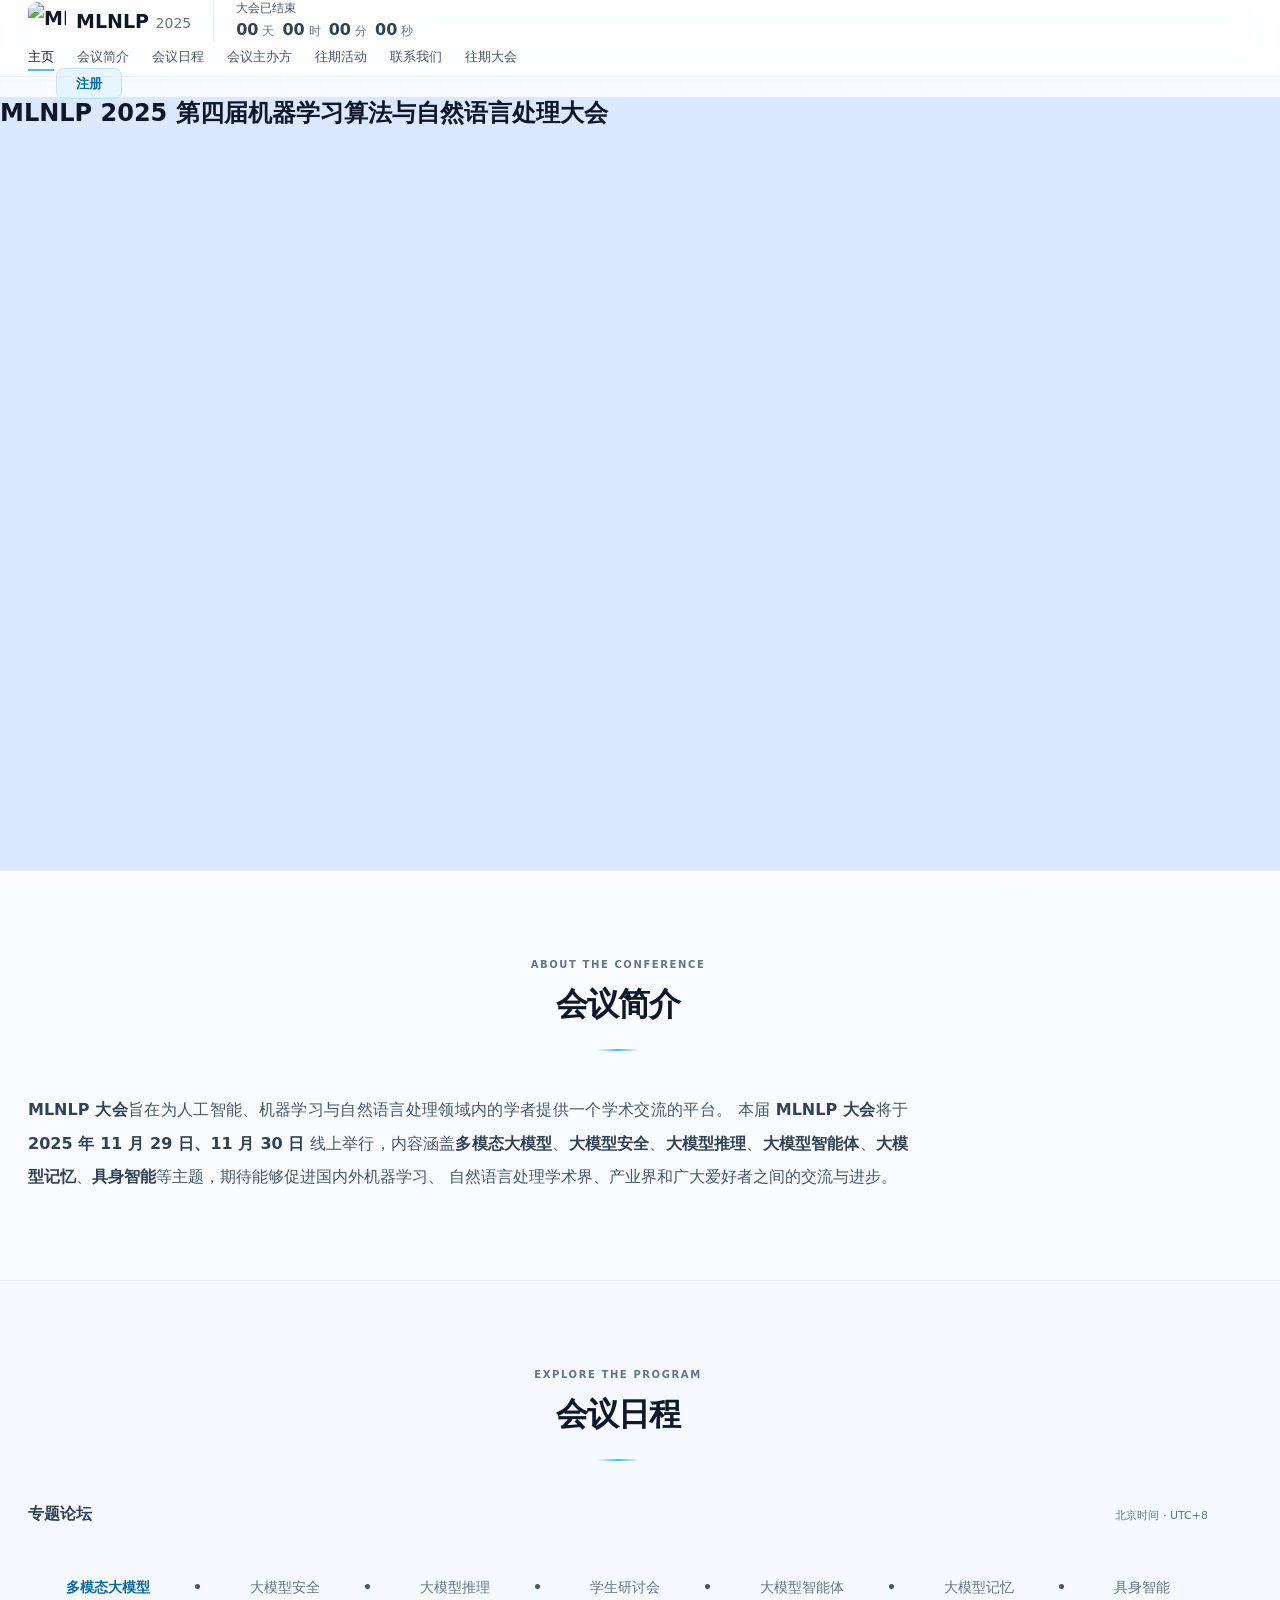
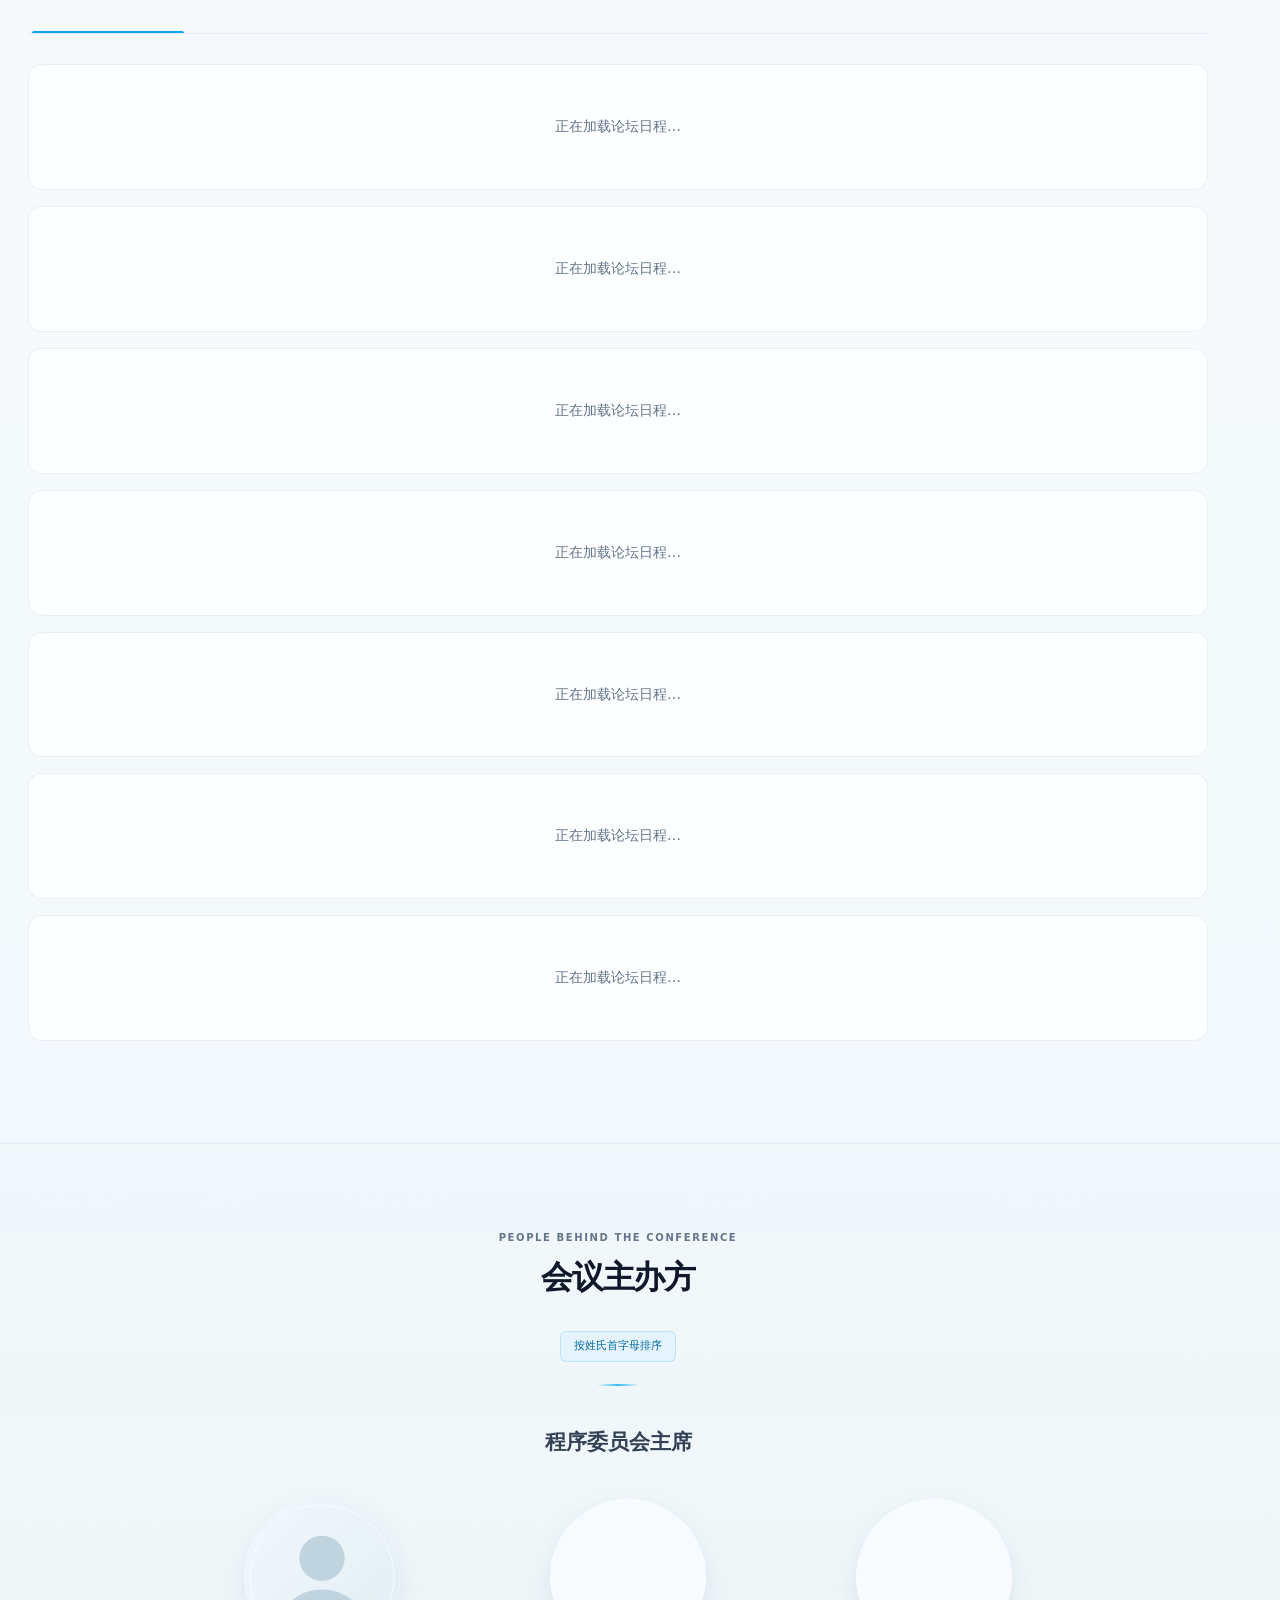
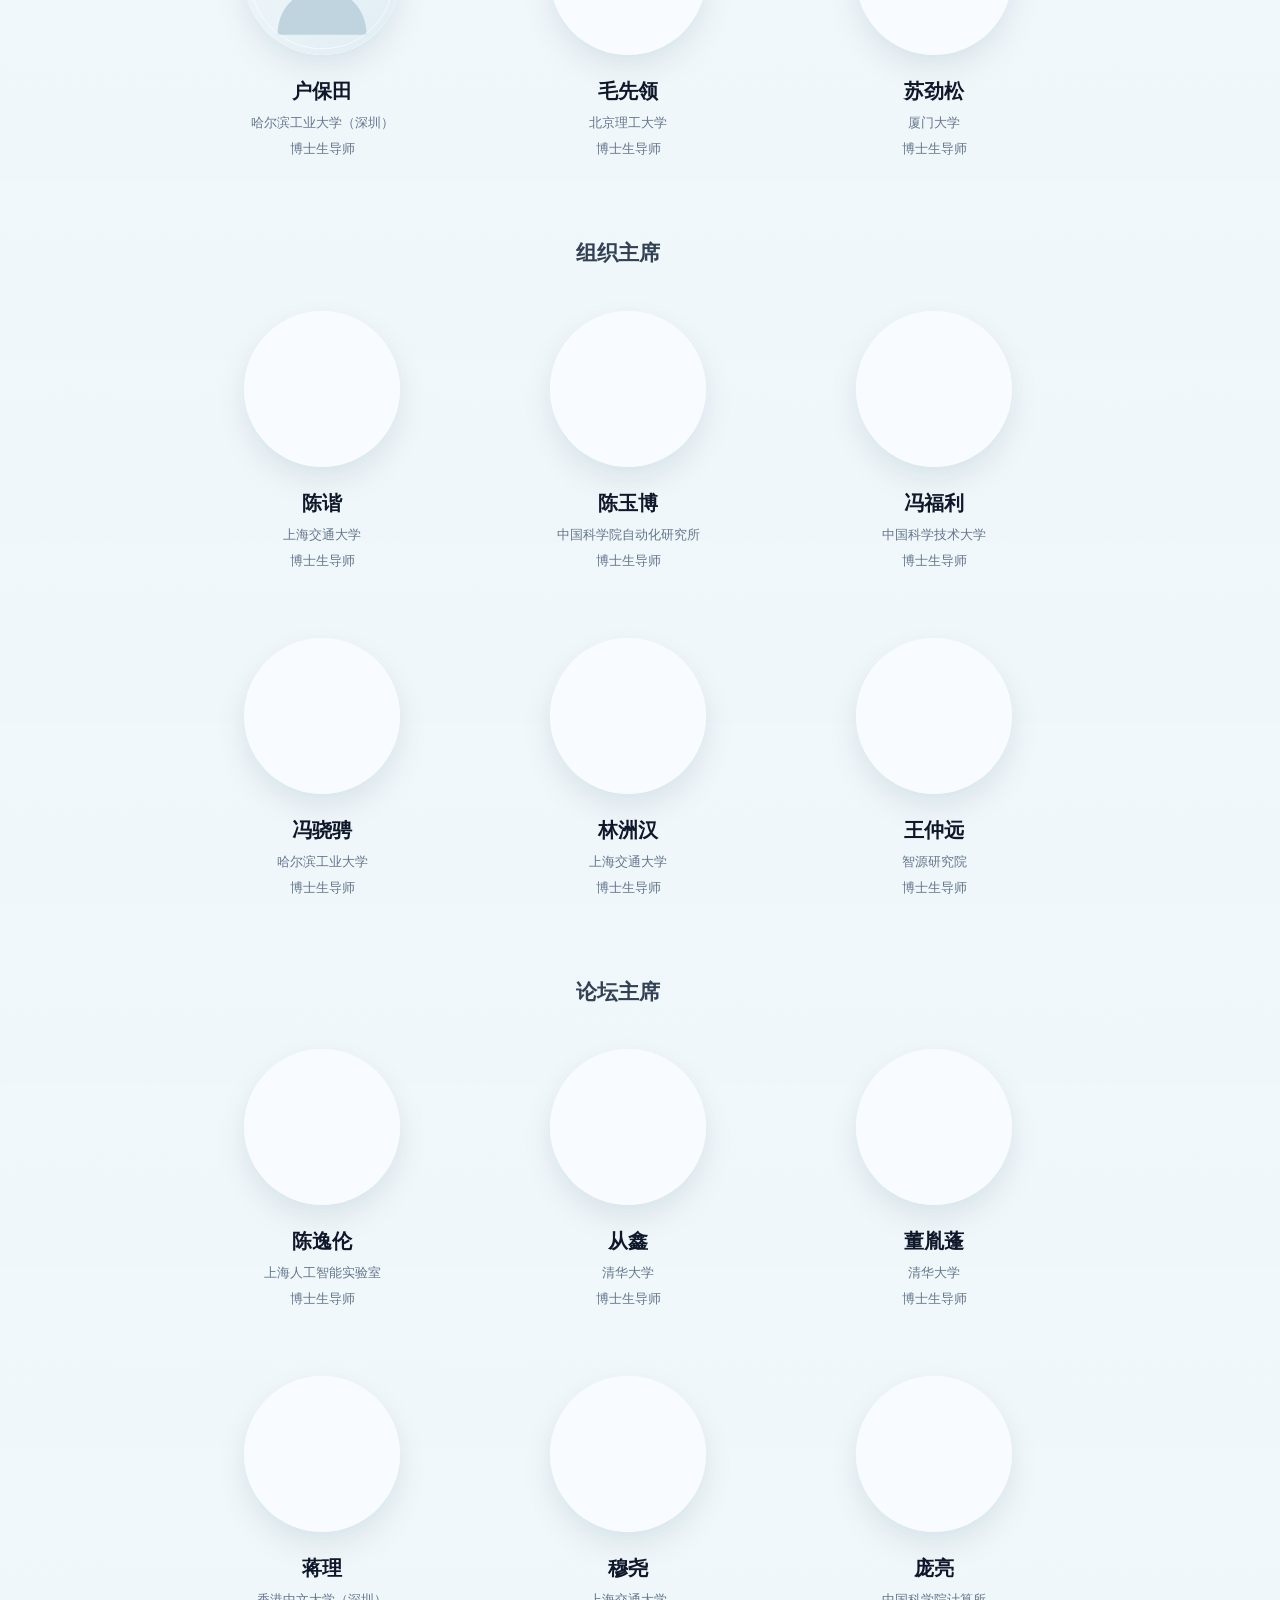
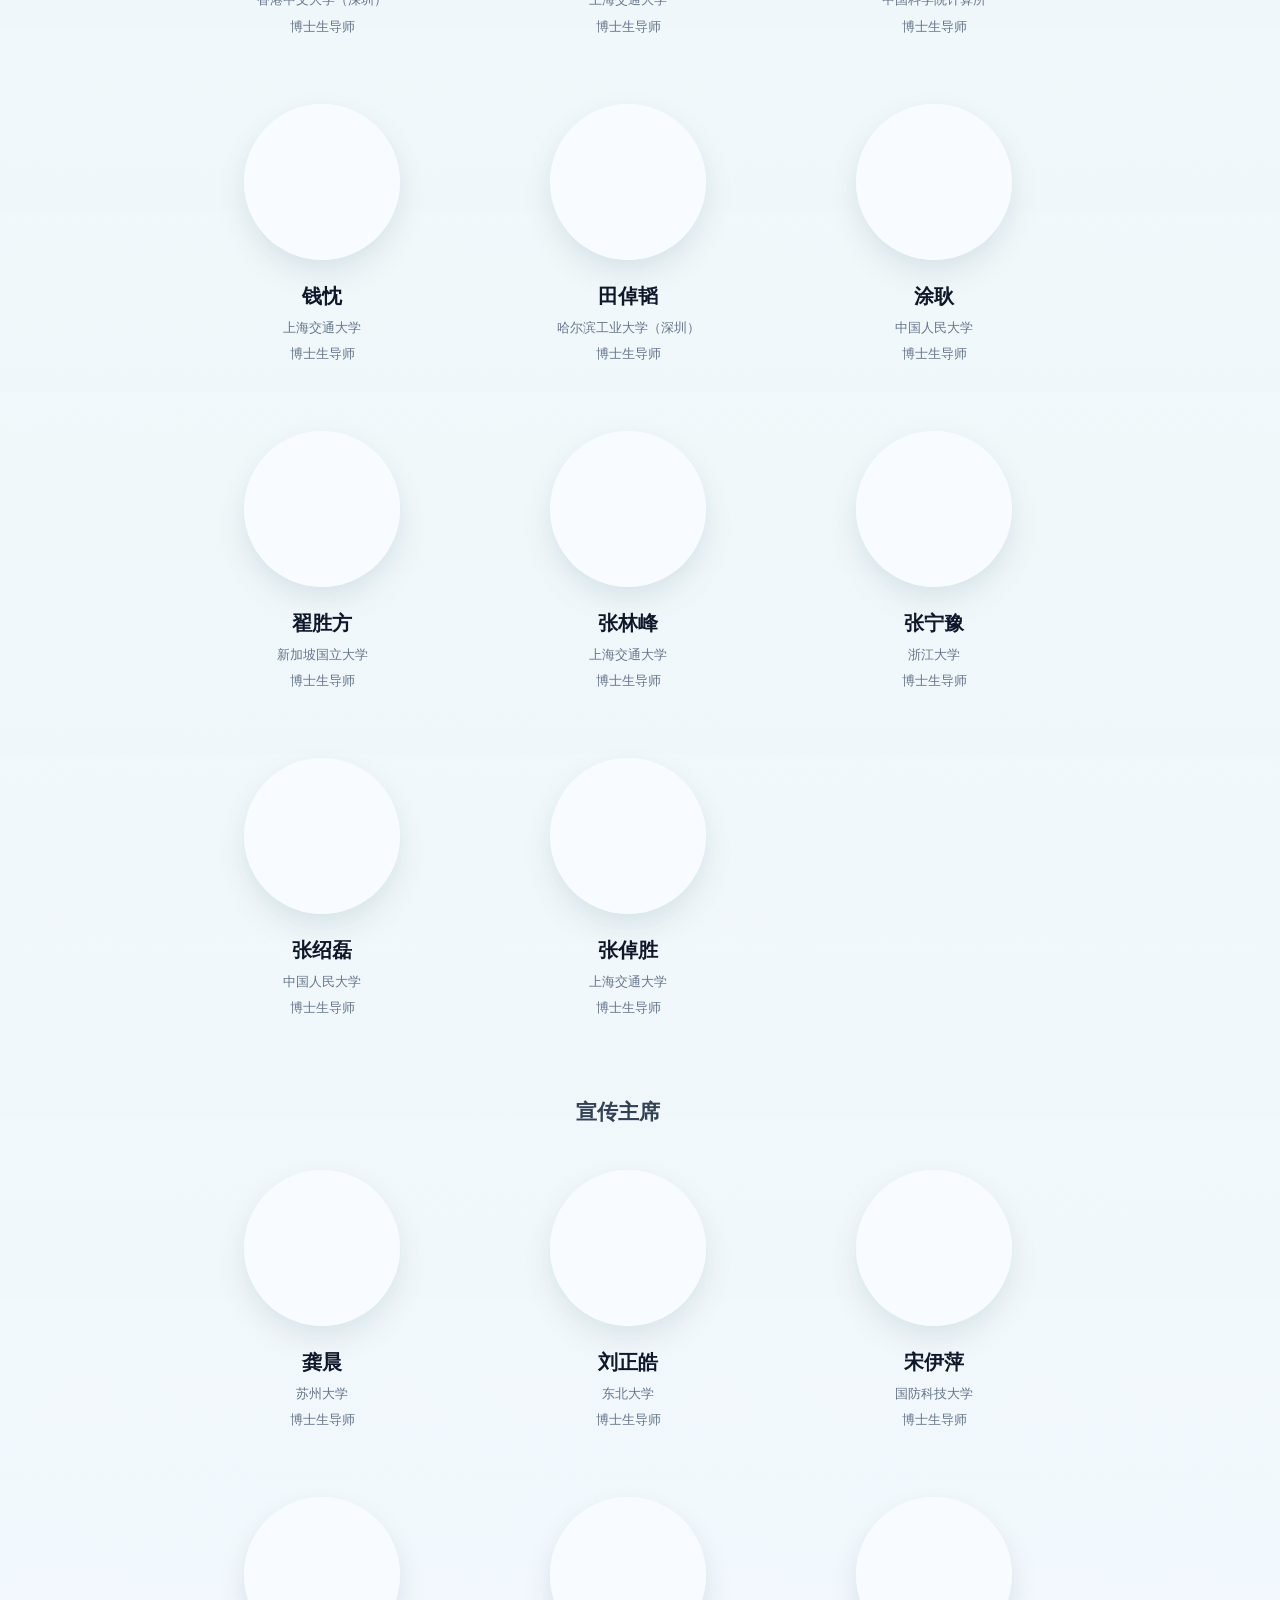
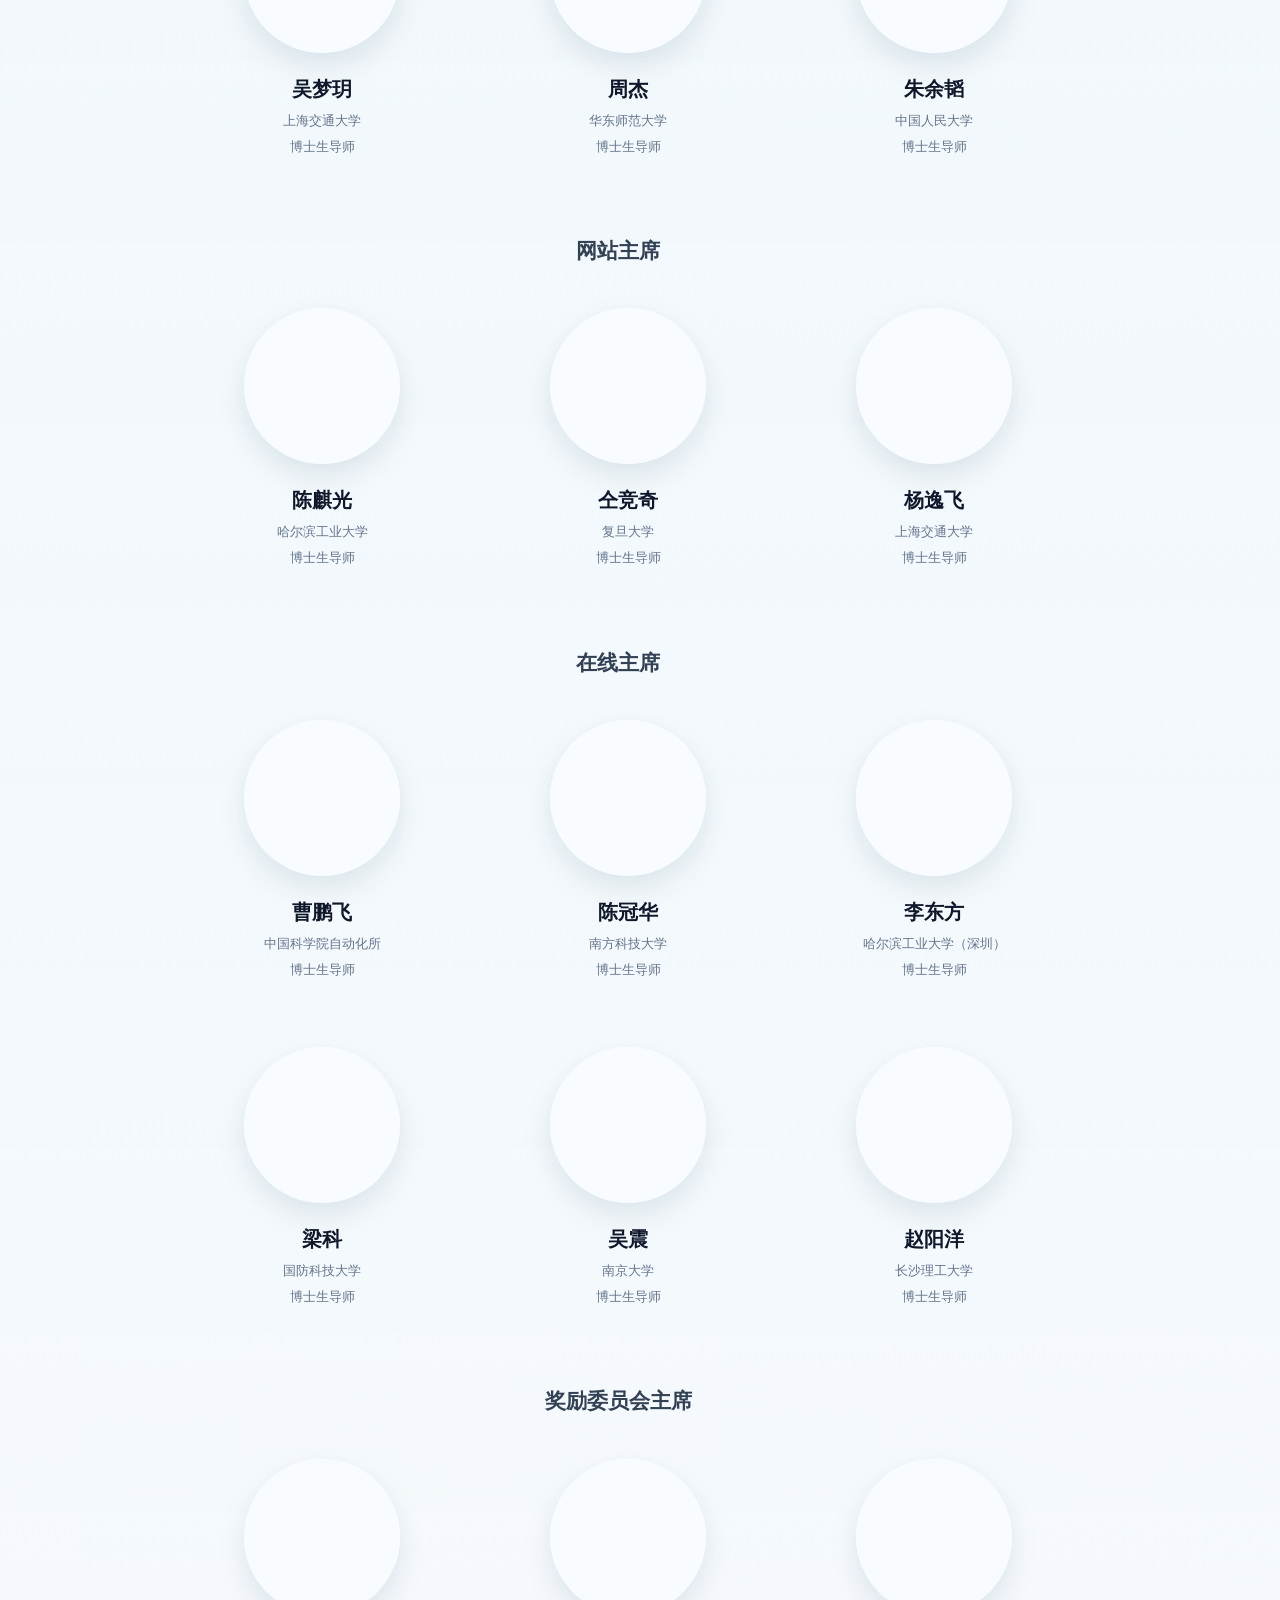
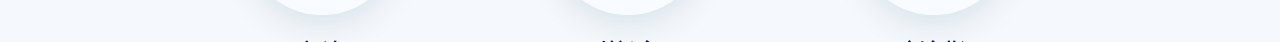
==== index.html @ 39728a0a "Refresh MLNLP 2025 design and enable GitHub Pages deployment" ====
<!doctype html>
<html lang="zh-CN">
<head>
  <meta charset="utf-8">
  <meta name="viewport" content="width=device-width, initial-scale=1">
  <meta http-equiv="refresh" content="0; url=./mlnlp2025/">
  <title>MLNLP 2025 大会</title>
  <style>body{margin:0;min-height:100vh;display:grid;place-items:center;background:#f8fbff;color:#0f172a;font-family:system-ui,sans-serif}main{text-align:center;padding:24px}h1{font-size:28px}a{color:#0369a1}</style>
</head>
<body>
  <main><h1>MLNLP 2025 大会</h1><p><a href="./mlnlp2025/">进入第四届机器学习算法与自然语言处理大会网站</a></p></main>
</body>
</html>
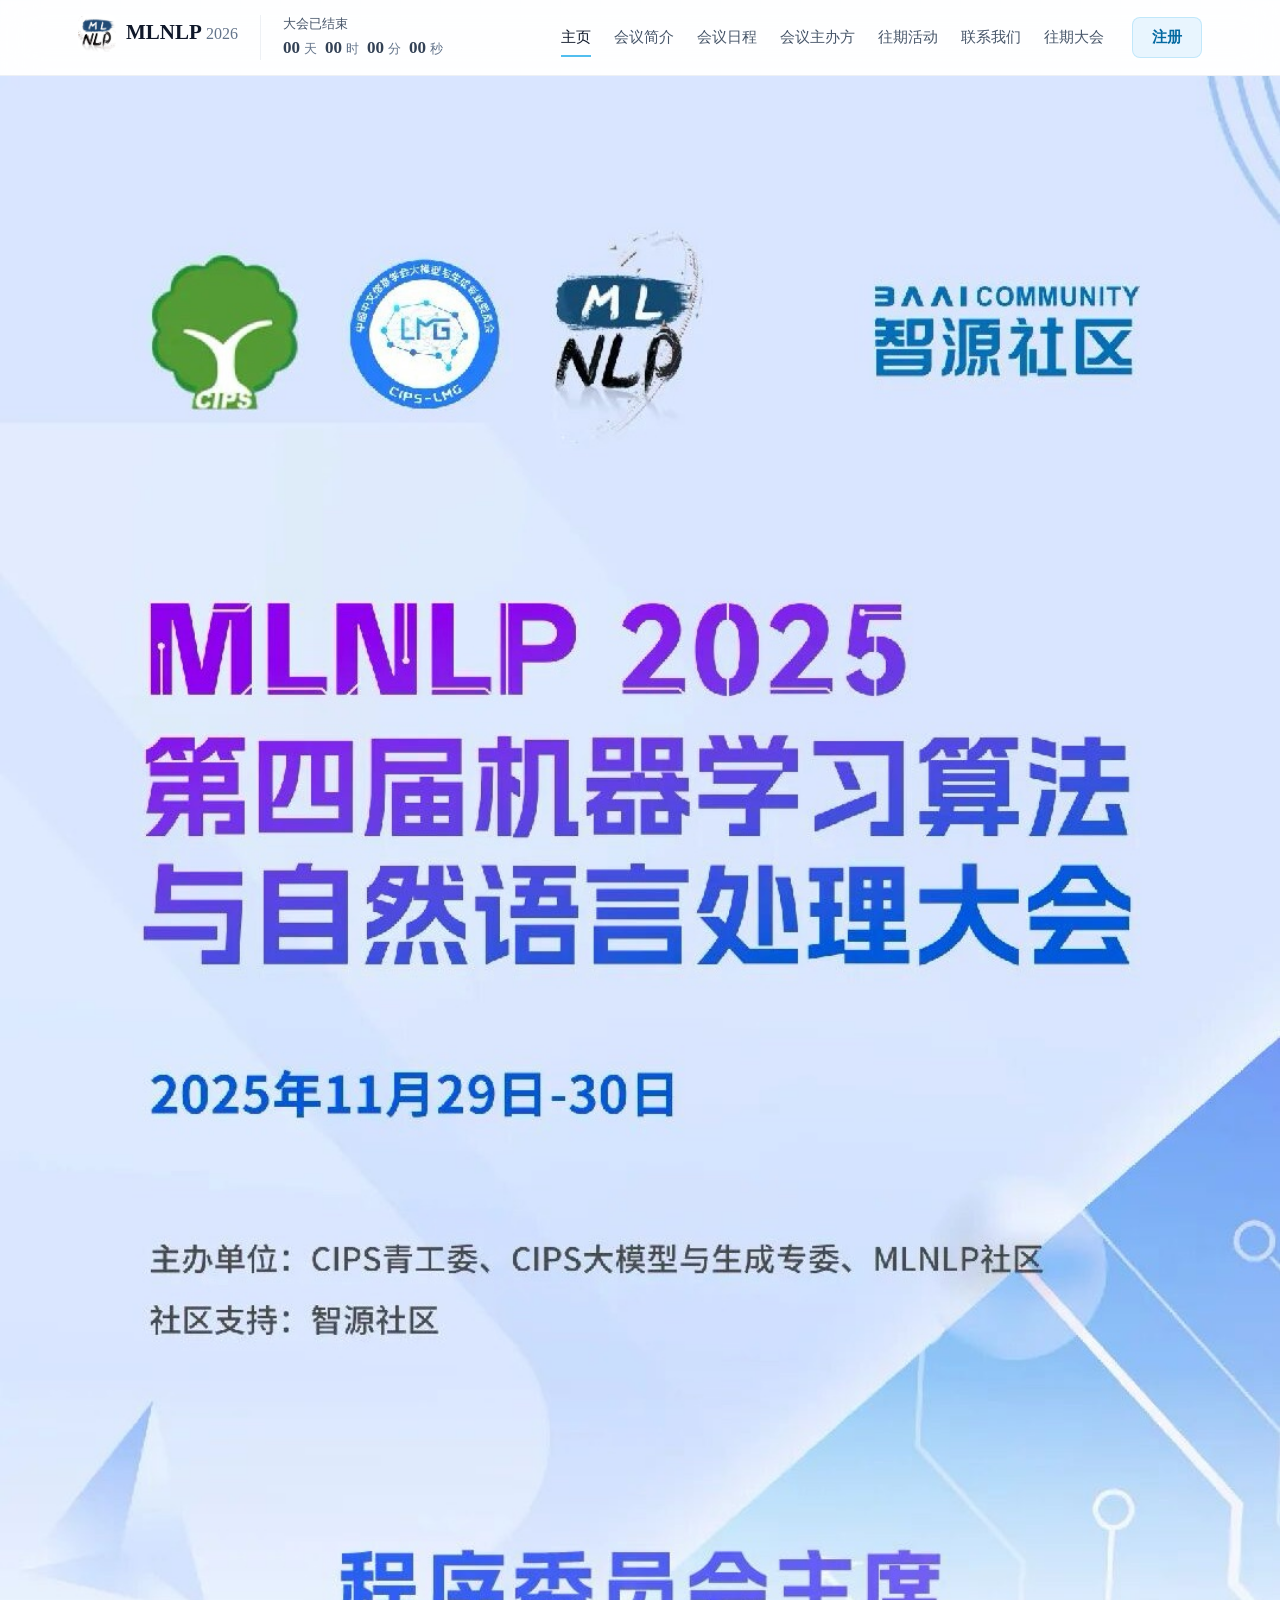
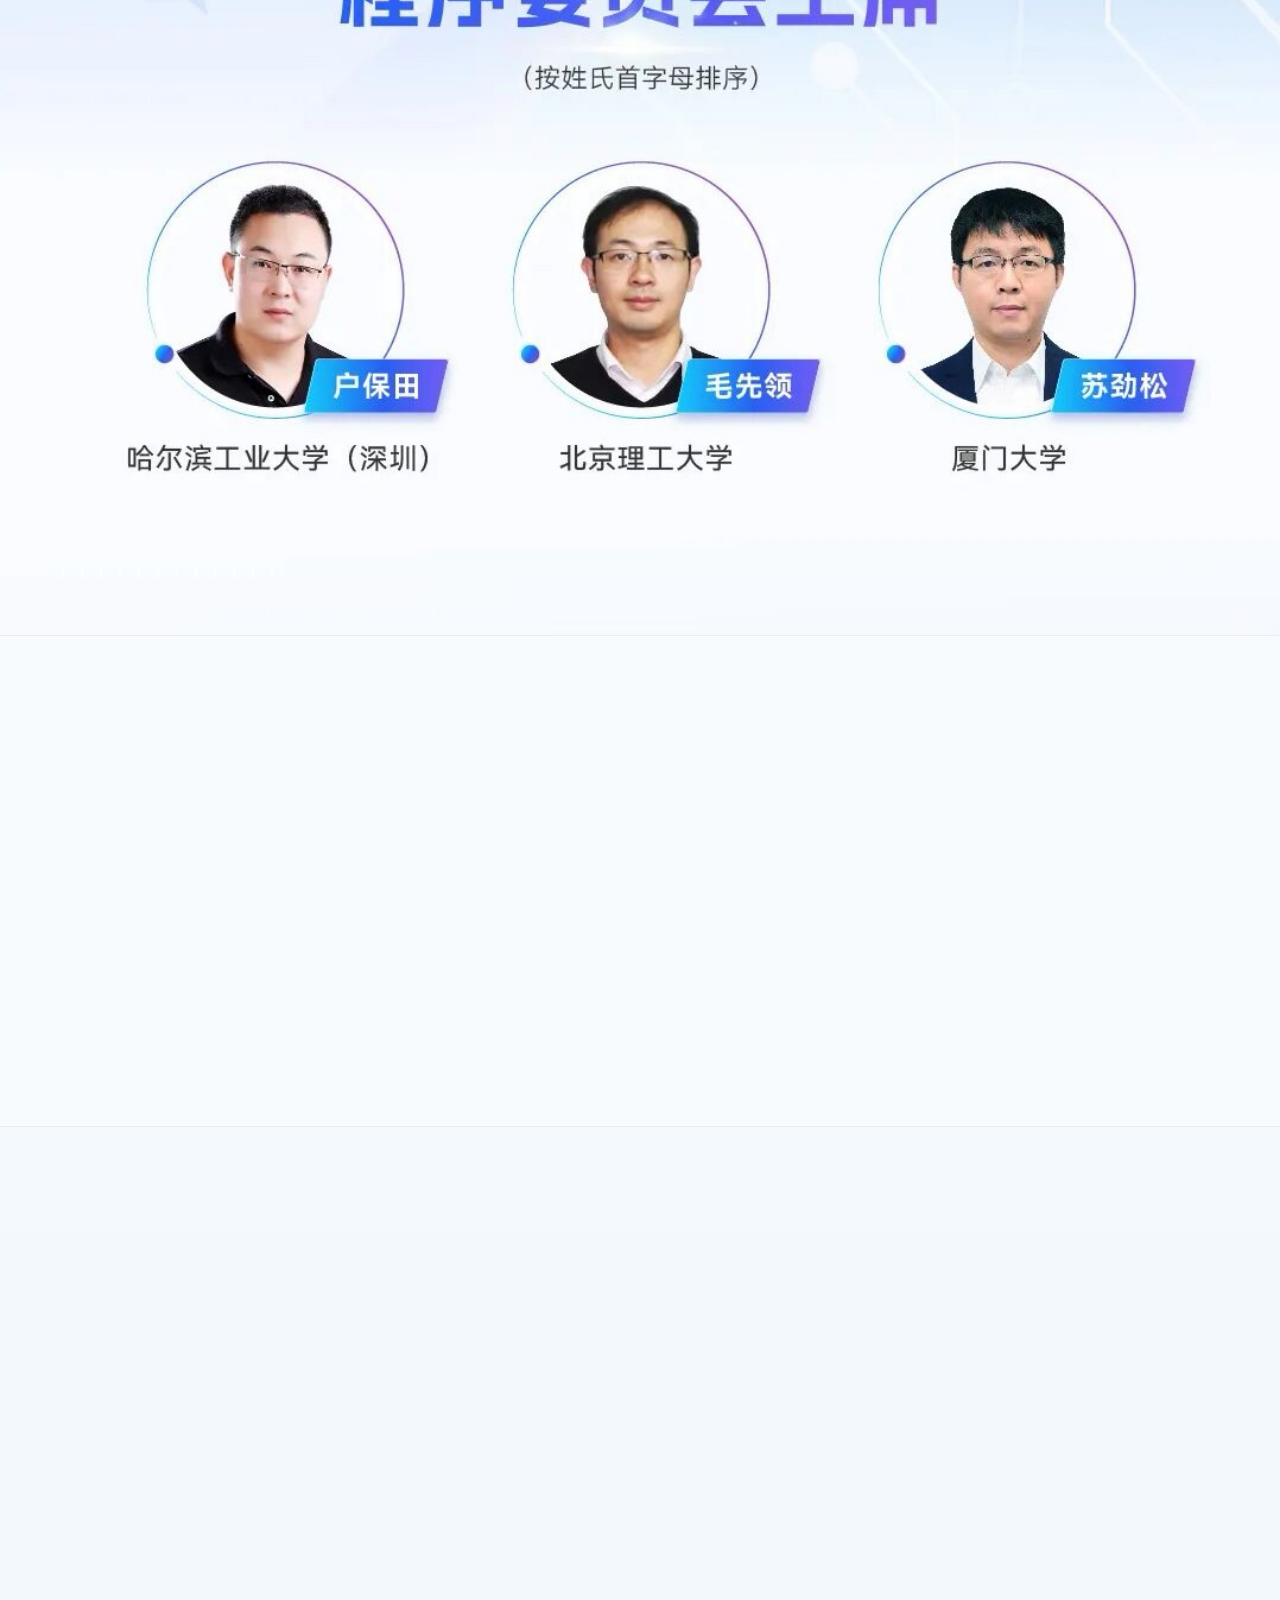
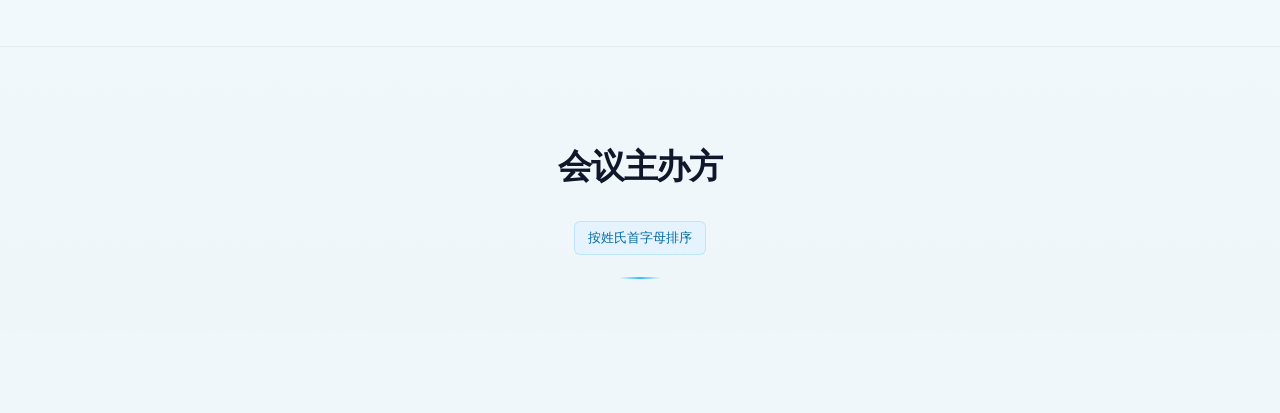
==== commit 61d6b92e: "update index to 2026" ====
--- a/index.html
+++ b/index.html
@@ -3,11 +3,11 @@
 <head>
   <meta charset="utf-8">
   <meta name="viewport" content="width=device-width, initial-scale=1">
-  <meta http-equiv="refresh" content="0; url=./mlnlp2025/">
-  <title>MLNLP 2025 大会</title>
+  <meta http-equiv="refresh" content="0; url=./mlnlp2026/">
+  <title>MLNLP 2026 大会</title>
   <style>body{margin:0;min-height:100vh;display:grid;place-items:center;background:#f8fbff;color:#0f172a;font-family:system-ui,sans-serif}main{text-align:center;padding:24px}h1{font-size:28px}a{color:#0369a1}</style>
 </head>
 <body>
-  <main><h1>MLNLP 2025 大会</h1><p><a href="./mlnlp2025/">进入第四届机器学习算法与自然语言处理大会网站</a></p></main>
+  <main><h1>MLNLP 2026 大会</h1><p><a href="./mlnlp2026/">进入第五届机器学习算法与自然语言处理大会网站</a></p></main>
 </body>
 </html>
